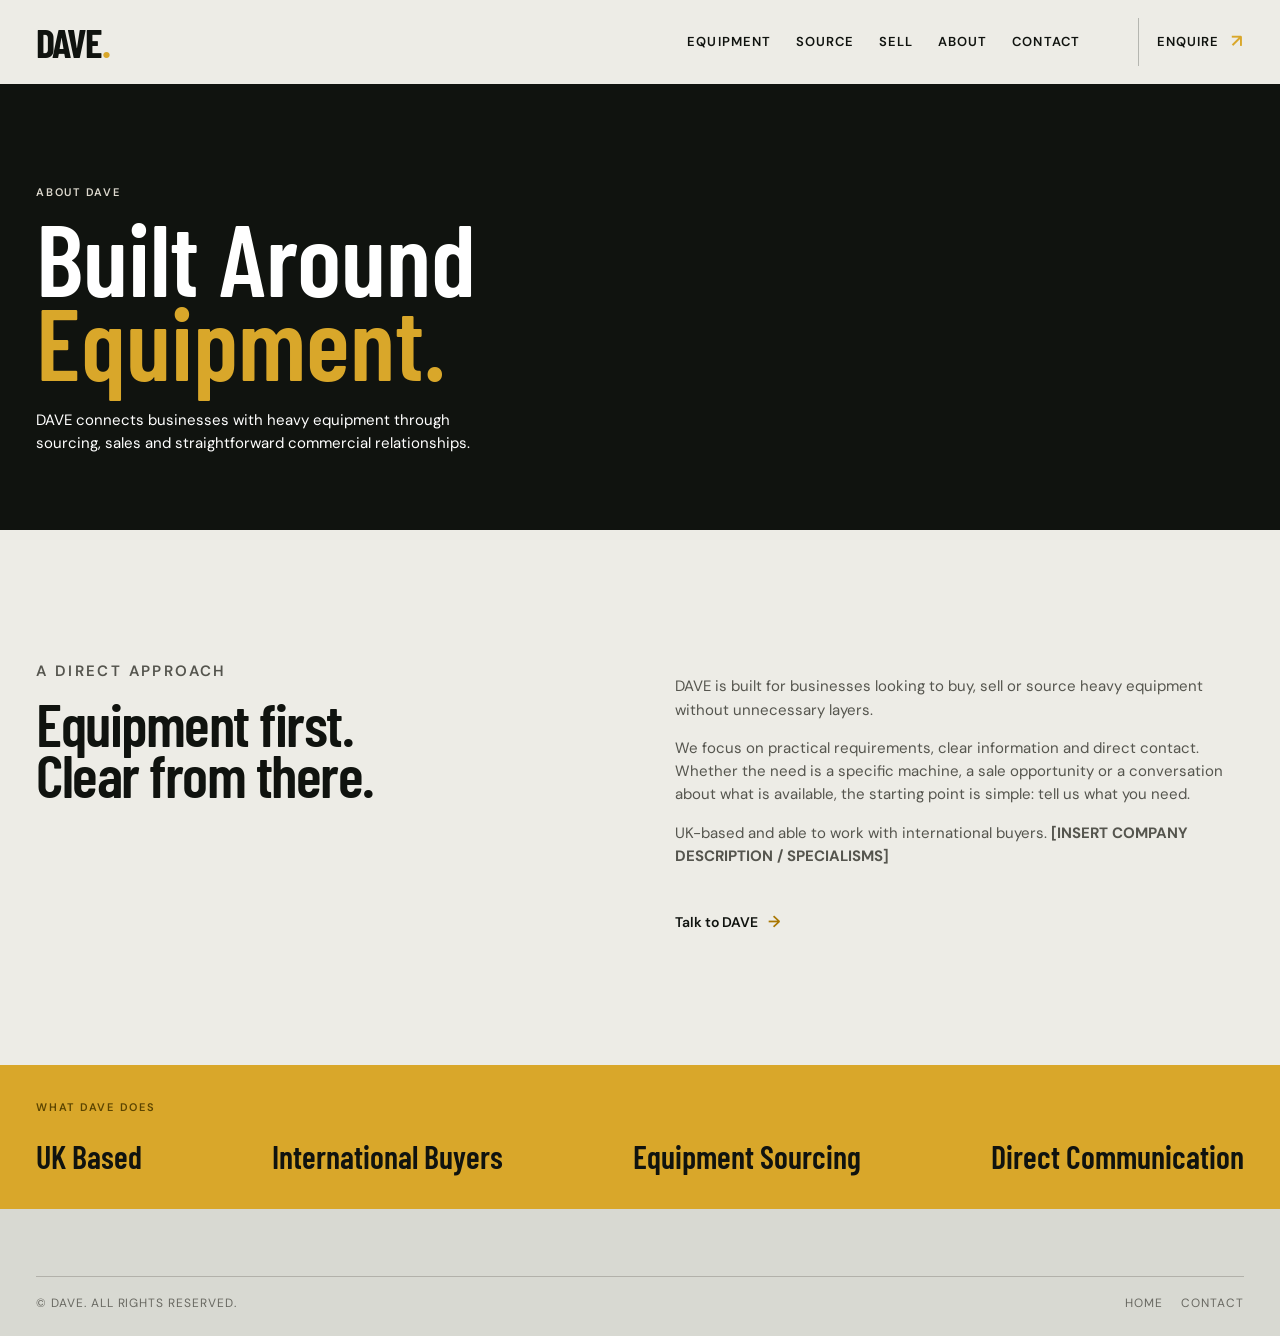
==== about.html @ fcef8783 "Initial site" ====
<!doctype html>
<html lang="en">
  <head>
    <meta charset="UTF-8" />
    <meta name="viewport" content="width=device-width,initial-scale=1.0" />
    <meta
      name="description"
      content="About DAVE: heavy equipment sourcing and sales for UK and international buyers."
    />
    <title>About DAVE — Heavy Equipment Sourcing & Sales</title>
    <link rel="preconnect" href="https://fonts.googleapis.com" />
    <link rel="preconnect" href="https://fonts.gstatic.com" crossorigin />
    <link
      href="https://fonts.googleapis.com/css2?family=Barlow+Condensed:wght@500;600;700&family=DM+Sans:wght@400;500;600&display=swap"
      rel="stylesheet"
    />
    <link rel="stylesheet" href="styles.css" />
    <link rel="stylesheet" href="enhancements.css" />
    <link rel="stylesheet" href="editorial.css" />
  </head>
  <body>
    <header class="site-header">
      <a class="brand" href="index.html">DAVE<span>.</span></a>
      <nav aria-label="Main navigation">
        <a href="index.html#equipment">Equipment</a
        ><a href="index.html#source">Source</a><a href="index.html#sell">Sell</a
        ><a href="about.html">About</a><a href="contact.html">Contact</a>
      </nav>
      <a class="header-contact" href="contact.html">Enquire <span>↗</span></a>
    </header>
    <main>
      <section class="page-hero">
        <div class="wrap">
          <p class="eyebrow on-dark">About DAVE</p>
          <h1>Built Around<br /><em>Equipment.</em></h1>
          <p>
            DAVE connects businesses with heavy equipment through sourcing,
            sales and straightforward commercial relationships.
          </p>
        </div>
      </section>
      <section class="section wrap about-story">
        <div>
          <p class="eyebrow">A direct approach</p>
          <h2>Equipment first.<br />Clear from there.</h2>
        </div>
        <div>
          <p>
            DAVE is built for businesses looking to buy, sell or source heavy
            equipment without unnecessary layers.
          </p>
          <p>
            We focus on practical requirements, clear information and direct
            contact. Whether the need is a specific machine, a sale opportunity
            or a conversation about what is available, the starting point is
            simple: tell us what you need.
          </p>
          <p>
            UK-based and able to work with international buyers.
            <strong>[INSERT COMPANY DESCRIPTION / SPECIALISMS]</strong>
          </p>
          <a class="text-link" href="contact.html"
            >Talk to DAVE <span>→</span></a
          >
        </div>
      </section>
      <section class="trust">
        <div class="wrap">
          <p class="eyebrow">What DAVE does</p>
          <div>
            <span>UK Based</span><span>International Buyers</span
            ><span>Equipment Sourcing</span><span>Direct Communication</span>
          </div>
        </div>
      </section>
    </main>
    <footer>
      <div class="wrap footer-bottom">
        <span>© DAVE. All rights reserved.</span
        ><span
          ><a href="index.html">Home</a><a href="contact.html">Contact</a></span
        >
      </div>
    </footer>
  </body>
</html>
---- styles.css ----
:root {
  --ink: #181914;
  --paper: #f2f0ea;
  --muted: #706f67;
  --line: #cac8c0;
  --amber: #e4ad21;
  --display: "Barlow Condensed", Arial, sans-serif;
  --body: "DM Sans", Arial, sans-serif;
}
* {
  box-sizing: border-box;
}
html {
  scroll-behavior: smooth;
}
body {
  margin: 0;
  background: var(--paper);
  color: var(--ink);
  font-family: var(--body);
  font-size: 15px;
  line-height: 1.55;
}
.wrap {
  width: min(1320px, calc(100% - 48px));
  margin: auto;
}
.site-header {
  height: 79px;
  display: flex;
  align-items: center;
  justify-content: space-between;
  padding: 0 32px;
  border-bottom: 1px solid var(--line);
  background: var(--paper);
  position: relative;
  z-index: 5;
}
.brand {
  font: 700 36px/0.8 var(--display);
  letter-spacing: 0.01em;
  color: inherit;
  text-decoration: none;
}
.brand span {
  color: var(--amber);
}
nav {
  display: flex;
  gap: 31px;
  margin-left: 130px;
}
nav a,
.header-contact {
  font-size: 12px;
  color: inherit;
  text-decoration: none;
  font-weight: 600;
}
.header-contact {
  display: flex;
  gap: 12px;
  align-items: center;
}
.header-contact span {
  font-size: 18px;
  color: var(--amber);
}
.menu-toggle {
  display: none;
}
.hero {
  min-height: 688px;
  background: var(--ink);
  position: relative;
  color: #fff;
  display: flex;
  flex-direction: column;
  overflow: hidden;
}
.hero > img,
.hero-shade {
  inset: 0;
  width: 100%;
  height: 100%;
  object-fit: cover;
  position: absolute;
}
.hero-shade {
  background: linear-gradient(
    90deg,
    rgba(9, 11, 9, 0.76) 0%,
    rgba(9, 11, 9, 0.4) 52%,
    rgba(9, 11, 9, 0.1) 100%
  );
}
.hero-content {
  position: relative;
  margin-top: auto;
  margin-bottom: 112px;
}
.eyebrow {
  text-transform: uppercase;
  letter-spacing: 0.14em;
  font-size: 10px;
  font-weight: 600;
  margin: 0 0 14px;
  color: var(--muted);
}
.on-dark {
  color: #ddd9ce;
}
.hero h1,
h2,
h3 {
  font-family: var(--display);
  font-weight: 600;
  letter-spacing: -0.025em;
  margin: 0;
}
.hero h1 {
  font-size: clamp(64px, 8vw, 112px);
  line-height: 0.84;
  max-width: 710px;
}
.hero em,
.sourcing em {
  font-style: normal;
  color: var(--amber);
}
.hero-intro {
  max-width: 440px;
  font-size: 16px;
  line-height: 1.5;
  margin: 29px 0;
}
.button-row {
  display: flex;
  gap: 12px;
}
.button {
  display: inline-flex;
  align-items: center;
  justify-content: space-between;
  gap: 30px;
  min-width: 177px;
  padding: 13px 16px;
  color: var(--ink);
  border: 1px solid var(--amber);
  font: 600 13px var(--body);
  text-decoration: none;
  cursor: pointer;
  background: none;
}
.button b {
  font-size: 20px;
  font-weight: 400;
  line-height: 0.6;
}
.amber {
  background: var(--amber);
}
.ghost {
  color: #fff;
  border-color: rgba(255, 255, 255, 0.6);
}
.hero-foot {
  position: relative;
  display: flex;
  gap: 35px;
  margin-bottom: 25px;
  font-size: 10px;
  text-transform: uppercase;
  letter-spacing: 0.11em;
}
.hero-foot span + span:before {
  content: "•";
  margin-right: 35px;
  color: var(--amber);
}
.actions {
  display: grid;
  grid-template-columns: repeat(4, 1fr);
  border: solid var(--line);
  border-width: 0 1px;
}
.actions a {
  min-height: 104px;
  padding: 20px;
  border-right: 1px solid var(--line);
  text-decoration: none;
  color: inherit;
  display: flex;
  flex-direction: column;
  justify-content: space-between;
}
.actions a:last-child {
  border: 0;
}
.actions strong {
  font: 600 25px var(--display);
  letter-spacing: 0.02em;
}
.actions span {
  font-size: 12px;
  color: var(--muted);
}
.actions b,
.text-link span {
  color: #a97600;
  font-size: 16px;
  margin-left: 7px;
}
.section {
  padding: 56px 0;
}
.section-heading {
  display: flex;
  justify-content: space-between;
  align-items: end;
  border-bottom: 1px solid var(--line);
  padding-bottom: 20px;
  margin-bottom: 24px;
}
.section-heading h2,
.category-head h2,
.sourcing h2 {
  font-size: 58px;
  line-height: 0.86;
}
.section-heading > p,
.category-head > p {
  margin: 0;
  color: var(--muted);
  font-size: 13px;
  line-height: 1.65;
}
.section-heading small {
  font-size: 10px;
}
.inventory-grid {
  display: grid;
  grid-template-columns: repeat(3, 1fr);
  gap: 20px;
}
.equipment-card {
  position: relative;
}
.equipment-image {
  height: 260px;
  background: #d9d7cf;
  overflow: hidden;
  position: relative;
}
.equipment-image img {
  width: 100%;
  height: 100%;
  object-fit: cover;
  transition: transform 0.4s;
}
.equipment-card:hover img {
  transform: scale(1.04);
}
.availability {
  position: absolute;
  top: 12px;
  left: 12px;
  background: var(--paper);
  padding: 5px 8px;
  font-size: 9px;
  letter-spacing: 0.1em;
  text-transform: uppercase;
}
.equipment-card h3 {
  font-size: 30px;
  margin: 15px 0 0;
}
.equipment-card p {
  font-size: 12px;
  margin: 0;
  color: var(--muted);
}
.equipment-info {
  display: flex;
  justify-content: space-between;
  gap: 10px;
  margin-top: 11px;
  padding-top: 12px;
  border-top: 1px solid var(--line);
  font-size: 11px;
}
.equipment-info span:last-child {
  text-align: right;
}
.text-link {
  display: inline-block;
  color: var(--ink);
  text-decoration: none;
  font-weight: 600;
  font-size: 12px;
  margin-top: 27px;
}
.categories {
  background: #dedcd5;
  padding: 56px 0;
}
.category-head {
  display: flex;
  justify-content: space-between;
  align-items: end;
  margin-bottom: 24px;
}
.category-head h2 {
  max-width: 540px;
}
.category-head > p {
  max-width: 340px;
}
.category-list {
  display: grid;
  grid-template-columns: repeat(12, 1fr);
  border-top: 1px solid #bdbcb5;
}
.category-list a {
  grid-column: span 4;
  min-height: 180px;
  border-bottom: 1px solid #bdbcb5;
  color: var(--ink);
  text-decoration: none;
  display: flex;
  align-items: end;
  padding: 15px 0;
  font: 600 39px/0.9 var(--display);
  position: relative;
}
.category-list a:nth-child(3n + 2) {
  margin: 0 20px;
  padding-left: 0;
}
.category-list a:nth-child(3n + 1) {
  padding-right: 20px;
}
.category-list a:nth-child(3n + 3) {
  padding-left: 20px;
}
.category-list a span {
  font: 400 20px var(--body);
  margin: 0 0 3px auto;
  color: #9a720f;
}
.feature {
  padding-bottom: 56px;
}
.feature-item {
  display: grid;
  grid-template-columns: 7fr 5fr;
  margin: 48px 0 0;
  background: #dfddd6;
}
.feature-photo {
  height: 470px;
}
.feature-photo img {
  height: 100%;
  width: 100%;
  object-fit: cover;
  filter: saturate(0.8);
}
.feature-copy {
  padding: 20px;
  display: flex;
  flex-direction: column;
  align-items: flex-start;
}
.feature-copy h3 {
  font-size: 67px;
  line-height: 0.8;
}
.feature-copy dl {
  display: flex;
  gap: 22px;
  border-top: 1px solid #b9b8b0;
  margin: 32px 0 25px;
  padding-top: 13px;
  width: 100%;
}
.feature-copy dl div {
  flex: 1;
}
.feature-copy dt {
  font-size: 9px;
  text-transform: uppercase;
  letter-spacing: 0.12em;
  color: var(--muted);
}
.feature-copy dd {
  font-size: 13px;
  margin: 2px 0;
}
.feature-copy > p:last-of-type {
  font-size: 13px;
  color: #55554e;
  max-width: 360px;
  margin: 0;
}
.feature-copy .text-link {
  margin-top: auto;
}
.feature-item.reverse {
  grid-template-columns: 5fr 7fr;
}
.reverse .feature-photo {
  order: 2;
}
.sourcing {
  background: var(--ink);
  color: #fff;
  padding: 56px 0;
}
.sourcing-grid {
  display: grid;
  grid-template-columns: 1fr 1fr;
  gap: 105px;
}
.sourcing h2 {
  font-size: 75px;
}
.sourcing h2 + p {
  font-size: 16px;
  max-width: 390px;
  line-height: 1.6;
  margin: 30px 0;
}
.source-note {
  font-size: 11px;
  color: #bbb9b0;
  border-top: 1px solid #4f504a;
  padding-top: 17px;
  width: 90%;
  margin-top: 48px;
}
form {
  display: grid;
  gap: 17px;
  padding-top: 2px;
}
.form-row {
  display: grid;
  grid-template-columns: 1fr 1fr;
  gap: 17px;
}
label {
  font-size: 10px;
  text-transform: uppercase;
  letter-spacing: 0.11em;
  color: #d6d3ca;
  display: grid;
  gap: 6px;
}
input,
textarea {
  width: 100%;
  border: solid #777770;
  border-width: 0 0 1px;
  background: transparent;
  padding: 8px 0;
  color: #fff;
  font: 13px var(--body);
  outline: none;
  border-radius: 0;
}
textarea {
  resize: vertical;
}
input:focus,
textarea:focus {
  border-color: var(--amber);
}
form .button {
  margin-top: 10px;
  justify-self: start;
}
.form-message {
  margin: 0;
  font-size: 12px;
  color: var(--amber);
}
footer {
  background: #d6d4cd;
  padding: 67px 0 23px;
}
.footer-top {
  display: flex;
  justify-content: space-between;
  min-height: 155px;
}
.footer-top .brand {
  font-size: 45px;
}
.footer-top .brand + p {
  font-size: 13px;
  margin-top: 15px;
}
.contact-link {
  display: block;
  color: var(--ink);
  font: 600 26px var(--display);
  text-decoration: none;
  margin-top: 5px;
}
.contact-link span {
  color: #a97600;
  margin-left: 12px;
}
.footer-bottom {
  border-top: 1px solid #b2b1aa;
  padding-top: 17px;
  display: flex;
  justify-content: space-between;
  font-size: 10px;
  color: #696962;
  text-transform: uppercase;
  letter-spacing: 0.08em;
}
@media (max-width: 750px) {
  .wrap {
    width: min(100% - 40px, 1240px);
  }
  .site-header {
    height: 65px;
    padding: 0 20px;
  }
  .brand {
    font-size: 31px;
  }
  nav,
  .header-contact {
    display: none;
  }
  .menu-toggle {
    display: grid;
    gap: 5px;
    border: 0;
    background: none;
    padding: 8px;
  }
  .menu-toggle i {
    background: var(--ink);
    height: 2px;
    width: 24px;
  }
  .menu-toggle[aria-expanded="true"] + nav {
    display: flex;
    position: absolute;
    top: 65px;
    left: 0;
    right: 0;
    margin: 0;
    padding: 20px;
    background: var(--paper);
    flex-direction: column;
    gap: 18px;
    border-bottom: 1px solid var(--line);
  }
  .hero {
    min-height: 650px;
  }
  .hero-content {
    margin-bottom: 74px;
  }
  .hero h1 {
    font-size: 64px;
  }
  .hero-intro {
    font-size: 14px;
    max-width: 340px;
  }
  .hero-foot {
    font-size: 8px;
    gap: 14px;
    line-height: 1.4;
  }
  .hero-foot span + span:before {
    margin-right: 14px;
  }
  .actions {
    grid-template-columns: 1fr 1fr;
  }
  .actions a {
    min-height: 95px;
    border-bottom: 1px solid var(--line);
  }
  .actions a:nth-child(2) {
    border-right: 0;
  }
  .section {
    padding: 75px 0;
  }
  .section-heading,
  .category-head {
    display: block;
  }
  .section-heading h2,
  .category-head h2,
  .sourcing h2 {
    font-size: 49px;
  }
  .section-heading > p,
  .category-head > p {
    margin-top: 19px;
  }
  .inventory-grid {
    grid-template-columns: 1fr;
    gap: 33px;
  }
  .equipment-image {
    height: 280px;
  }
  .categories {
    padding: 70px 0;
  }
  .category-head {
    margin-bottom: 35px;
  }
  .category-list a {
    grid-column: span 12;
    min-height: 70px;
    font-size: 33px !important;
    margin: 0 !important;
    padding: 12px 0 !important;
  }
  .feature-item,
  .feature-item.reverse {
    grid-template-columns: 1fr;
    margin-top: 38px;
  }
  .feature-photo {
    height: 270px;
  }
  .reverse .feature-photo {
    order: 0;
  }
  .feature-copy {
    padding: 34px 25px;
    min-height: 345px;
  }
  .feature-copy h3 {
    font-size: 58px;
  }
  .sourcing {
    padding: 75px 0;
  }
  .sourcing-grid {
    grid-template-columns: 1fr;
    gap: 44px;
  }
  .source-note {
    margin-top: 40px;
  }
  .form-row {
    grid-template-columns: 1fr;
    gap: 17px;
  }
  .footer-top {
    display: block;
  }
  .footer-top > div + div {
    margin-top: 45px;
  }
  .footer-bottom {
    margin-top: 35px;
    gap: 10px;
  }
  .contact-link {
    font-size: 24px;
  }
}
---- enhancements.css ----
.equipment-card > a {
  color: inherit;
  text-decoration: none;
}
.principles {
  padding-bottom: 110px;
}
.principle-grid {
  display: grid;
  grid-template-columns: repeat(4, 1fr);
  gap: 20px;
}
.principle-grid article {
  border-top: 1px solid var(--ink);
  padding-top: 14px;
}
.principle-grid span {
  font-size: 11px;
  color: #a97600;
}
.principle-grid h3 {
  font-size: 31px;
  margin-top: 42px;
}
.principle-grid p {
  color: var(--muted);
  font-size: 12px;
  max-width: 210px;
}
.sell-panel {
  background: #dedcd5;
}
.sell-grid {
  display: grid;
  grid-template-columns: 1fr 1fr;
  min-height: 500px;
}
.sell-photo img {
  width: 100%;
  height: 100%;
  object-fit: cover;
  filter: saturate(0.7);
}
.sell-grid > div:last-child {
  padding: 75px 10%;
  align-self: center;
}
.sell-grid h2 {
  font: 600 67px/0.84 var(--display);
  letter-spacing: -0.025em;
  margin: 0;
}
.sell-grid h2 em {
  color: var(--amber);
  font-style: normal;
}
.sell-grid h2 + p {
  max-width: 360px;
  font-size: 14px;
  margin: 27px 0;
}
.process {
  padding-top: 110px;
}
.process-grid {
  display: grid;
  grid-template-columns: 1fr 1fr;
  gap: 100px;
}
.process ol {
  margin: 0;
  padding: 0;
  list-style: none;
}
.process li {
  display: flex;
  gap: 20px;
  padding: 19px 0;
  border-top: 1px solid var(--line);
}
.process li:last-child {
  border-bottom: 1px solid var(--line);
}
.process li > span {
  font-size: 11px;
  color: #a97600;
}
.process h3 {
  font: 600 26px/1 var(--display);
  margin: 0;
}
.process li p {
  font-size: 12px;
  color: var(--muted);
  margin: 4px 0 0;
}
.trust {
  background: var(--amber);
  padding: 36px 0;
}
.trust .eyebrow {
  color: #5c4500;
  margin-bottom: 21px;
}
.trust .wrap > div {
  display: flex;
  justify-content: space-between;
  gap: 20px;
  font: 600 30px var(--display);
}
.footer-nav {
  display: flex;
  flex-direction: column;
  gap: 4px;
}
.footer-nav a {
  color: var(--ink);
  font-size: 12px;
  text-decoration: none;
}
.footer-bottom a {
  color: inherit;
  text-decoration: none;
  margin-left: 18px;
}
.page-hero {
  background: var(--ink);
  color: #fff;
  padding: 100px 0 75px;
}
.page-hero h1 {
  font: 600 clamp(62px, 8vw, 108px)/0.82 var(--display);
  margin: 0;
}
.page-hero h1 em {
  color: var(--amber);
  font-style: normal;
}
.page-hero p:last-child {
  max-width: 470px;
  margin: 26px 0 0;
}
.about-story {
  display: grid;
  grid-template-columns: 1fr 1fr;
  gap: 70px;
}
.about-story h2 {
  font: 600 60px/0.86 var(--display);
  margin: 0;
}
.about-story p {
  font-size: 15px;
  color: #55554e;
}
.detail-grid {
  display: grid;
  grid-template-columns: 7fr 5fr;
  gap: 55px;
}
.detail-photo img {
  width: 100%;
  height: 570px;
  object-fit: cover;
}
.specs {
  width: 100%;
  border-collapse: collapse;
  margin: 32px 0;
}
.specs th,
.specs td {
  text-align: left;
  border-bottom: 1px solid var(--line);
  padding: 12px 0;
  font-size: 13px;
}
.specs th {
  color: var(--muted);
  font-weight: 400;
}
.contact-grid {
  display: grid;
  grid-template-columns: 1fr 1fr;
  gap: 100px;
}
.contact-grid h2 {
  font: 600 63px/0.85 var(--display);
  margin: 0;
}
.contact-grid p {
  max-width: 410px;
}
.light-form label {
  color: var(--ink);
}
.light-form input,
.light-form textarea {
  color: var(--ink);
  border-color: var(--line);
}
@media (max-width: 750px) {
  .principle-grid {
    grid-template-columns: 1fr 1fr;
    gap: 32px 20px;
  }
  .principle-grid h3 {
    margin-top: 22px;
  }
  .sell-grid,
  .process-grid,
  .about-story,
  .detail-grid,
  .contact-grid {
    grid-template-columns: 1fr;
  }
  .sell-photo {
    height: 270px;
  }
  .sell-grid > div:last-child {
    padding: 55px 0;
  }
  .sell-grid h2,
  .contact-grid h2 {
    font-size: 56px;
  }
  .process-grid {
    gap: 48px;
  }
  .trust .wrap > div {
    display: grid;
    grid-template-columns: 1fr 1fr;
    font-size: 25px;
    gap: 13px;
  }
  .footer-nav {
    margin-top: 35px;
  }
  .detail-photo img {
    height: 320px;
  }
  .page-hero {
    padding: 70px 0 55px;
  }
}
---- editorial.css ----
/* Original editorial treatment for DAVE — built around real inventory photography. */
:root {
  --ink: #10130f;
  --paper: #edece6;
  --blue: #263a56;
  --mist: #cad2d4;
  --amber: #d9a72a;
  --line: rgba(16, 19, 15, 0.25);
}
body {
  background: var(--paper);
  font-size: 15px;
}
.wrap {
  width: min(1240px, calc(100% - 72px));
}
.site-header {
  height: 84px;
  padding: 0 36px;
  border: 0;
  background: var(--paper);
}
.brand {
  font-size: 40px;
  letter-spacing: -0.04em;
}
nav {
  gap: 25px;
  margin-left: auto;
}
nav a,
.header-contact {
  font-size: 11px;
  text-transform: uppercase;
  letter-spacing: 0.08em;
}
.header-contact {
  margin-left: 58px;
  padding: 10px 0 10px 18px;
  border-left: 1px solid var(--line);
}
.hero {
  min-height: 710px;
  background: var(--blue);
}
.hero > img {
  width: min(65%, 980px);
  left: auto;
  object-position: center;
  filter: saturate(0.7) contrast(1.06);
}
.hero-shade {
  width: 72%;
  background: linear-gradient(
    90deg,
    #10130f 0%,
    rgba(16, 19, 15, 0.94) 45%,
    rgba(16, 19, 15, 0.08) 100%
  );
}
.hero-content {
  margin-top: 135px;
  margin-bottom: auto;
}
.hero h1 {
  max-width: 780px;
  font-size: clamp(76px, 9.2vw, 135px);
  letter-spacing: -0.055em;
}
.hero h1 em {
  color: #dae1dc;
}
.hero-intro {
  max-width: 360px;
  color: #d2d4cc;
  font-size: 15px;
}
.button {
  min-width: 195px;
  padding: 14px 16px;
  text-transform: uppercase;
  letter-spacing: 0.06em;
  font-size: 10px;
}
.button.ghost {
  background: rgba(255, 255, 255, 0.06);
}
.hero-foot {
  border-top: 1px solid rgba(255, 255, 255, 0.34);
  padding-top: 17px;
  margin-bottom: 28px;
  justify-content: space-between;
  font-size: 9px;
}
.hero-foot span + span:before {
  display: none;
}
.actions {
  margin-top: -1px;
  position: relative;
  z-index: 2;
  border: 0;
  background: var(--blue);
}
.actions a {
  min-height: 133px;
  padding: 23px 20px;
  color: #f5f4ee;
  border: solid rgba(255, 255, 255, 0.25);
  border-width: 1px 1px 1px 0;
}
.actions a:first-child {
  border-left: 1px solid rgba(255, 255, 255, 0.25);
}
.actions strong {
  font-size: 22px;
  font-family: var(--body);
  letter-spacing: -0.04em;
}
.actions span {
  color: #d8dee1;
  font-size: 11px;
}
.actions b {
  color: var(--amber);
}
.section {
  padding: 130px 0;
}
.section-heading {
  align-items: start;
  border-color: var(--line);
  padding-bottom: 22px;
  margin-bottom: 38px;
}
.section-heading h2,
.category-head h2 {
  font-size: clamp(53px, 6vw, 82px);
  letter-spacing: -0.05em;
}
.section-heading > p {
  max-width: 285px;
  padding-top: 25px;
}
.eyebrow {
  font-size: 9px;
  letter-spacing: 0.16em;
}
.inventory-grid {
  gap: 1px;
  background: var(--line);
}
.equipment-card {
  background: var(--paper);
  padding-bottom: 17px;
}
.equipment-image {
  height: 292px;
  background: #c7c7bd;
}
.equipment-card h3,
.equipment-card p,
.equipment-card .equipment-info {
  margin-left: 17px;
  margin-right: 17px;
}
.equipment-card h3 {
  font-size: 37px;
  letter-spacing: -0.045em;
}
.equipment-info {
  font-size: 10px;
}
.availability {
  top: auto;
  bottom: 0;
  left: 0;
  padding: 7px 11px;
  background: var(--amber);
  font-weight: 600;
}
.categories {
  background: var(--ink);
  color: #f0efe9;
  padding: 118px 0;
}
.categories .eyebrow,
.categories .category-head > p {
  color: #bfc8c4;
}
.category-head {
  align-items: start;
}
.category-list {
  border-color: rgba(255, 255, 255, 0.38);
}
.category-list a {
  min-height: 135px;
  border-color: rgba(255, 255, 255, 0.25);
  color: #f0efe9;
  font-size: 38px;
}
.category-list a span {
  color: var(--amber);
}
.principles {
  padding-top: 120px;
}
.principle-grid {
  gap: 0;
  border-top: 1px solid var(--ink);
}
.principle-grid article {
  padding: 18px 22px 0 0;
  border: 0;
}
.principle-grid article + article {
  border-left: 1px solid var(--line);
  padding-left: 22px;
}
.principle-grid h3 {
  font-size: 36px;
  margin-top: 52px;
}
.feature {
  background: var(--blue);
  color: #f5f4ee;
  max-width: 100%;
  padding: 118px max(36px, calc((100% - 1240px) / 2));
}
.feature .section-heading {
  border-color: rgba(255, 255, 255, 0.35);
}
.feature .section-heading > p,
.feature .eyebrow {
  color: #c6d0d4;
}
.feature-item,
.feature-item.reverse {
  grid-template-columns: 7fr 5fr;
  margin-top: 30px;
  background: #10130f;
}
.feature-photo {
  height: 450px;
}
.feature-photo img {
  filter: saturate(0.76);
}
.feature-copy {
  padding: 44px 42px 35px;
}
.feature-copy h3 {
  font-size: 76px;
  color: #f5f4ee;
}
.feature-copy > p:last-of-type {
  color: #cbd1cc;
}
.feature-copy dl {
  border-color: rgba(255, 255, 255, 0.3);
}
.feature-copy dt {
  color: #aebbb9;
}
.feature-item.reverse {
  grid-template-columns: 5fr 7fr;
}
.feature-item.reverse .feature-photo {
  order: 2;
}
.feature-item.reverse .feature-copy {
  order: 1;
}
.feature .text-link {
  color: #f5f4ee;
}
.sell-panel {
  background: #d8d9d2;
}
.sell-grid {
  min-height: 545px;
}
.sell-photo {
  background: var(--blue);
}
.sell-photo img {
  filter: saturate(0.66) contrast(1.05);
}
.sell-grid > div:last-child {
  padding: 75px 12%;
}
.sell-grid h2 {
  font-size: 78px;
}
.process {
  padding-top: 125px;
}
.process-grid {
  gap: 70px;
}
.process h3 {
  font-size: 28px;
}
.trust {
  background: var(--amber);
  padding: 34px 0;
}
.trust .wrap > div {
  font-size: 32px;
}
.sourcing {
  background: var(--ink);
  padding: 120px 0;
}
.sourcing h2 {
  font-size: 84px;
}
footer {
  background: #d8d9d2;
}
@media (max-width: 750px) {
  .wrap {
    width: min(100% - 40px, 1240px);
  }
  .site-header {
    height: 68px;
    padding: 0 20px;
  }
  .hero {
    min-height: 660px;
  }
  .hero > img {
    width: 100%;
    opacity: 0.48;
  }
  .hero-shade {
    width: 100%;
    background: linear-gradient(
      0deg,
      rgba(16, 19, 15, 0.84),
      rgba(16, 19, 15, 0.56)
    );
  }
  .hero-content {
    margin-top: 112px;
  }
  .hero h1 {
    font-size: 68px;
  }
  .hero-foot {
    justify-content: flex-start;
    gap: 14px;
    flex-wrap: wrap;
  }
  .actions {
    grid-template-columns: 1fr 1fr;
  }
  .actions a {
    min-height: 117px;
  }
  .actions a:nth-child(2) {
    border-right: 1px solid rgba(255, 255, 255, 0.25);
  }
  .section {
    padding: 82px 0;
  }
  .section-heading > p {
    padding-top: 18px;
  }
  .equipment-image {
    height: 280px;
  }
  .categories,
  .feature {
    padding: 82px 20px;
  }
  .feature-item,
  .feature-item.reverse {
    grid-template-columns: 1fr;
  }
  .feature-item.reverse .feature-photo,
  .feature-item.reverse .feature-copy {
    order: initial;
  }
  .feature-photo {
    height: 270px;
  }
  .feature-copy {
    min-height: 320px;
  }
  .feature-copy h3 {
    font-size: 63px;
  }
  .principle-grid article + article {
    border-left: 0;
    padding-left: 0;
  }
  .sell-grid h2,
  .sourcing h2 {
    font-size: 62px;
  }
}

/* Keep the selected-machinery section straightforward and led by the real photos. */
.feature {
  max-width: none;
  padding: 110px 0;
  background: var(--paper);
  color: var(--ink);
}

.feature .section-heading {
  width: min(1240px, calc(100% - 72px));
  margin: 0 auto 32px;
  border-color: var(--line);
}

.feature .section-heading > p,
.feature .eyebrow {
  color: var(--muted);
}

.feature-item,
.feature-item.reverse {
  width: min(1240px, calc(100% - 72px));
  margin: 28px auto 0;
  grid-template-columns: minmax(0, 7fr) minmax(300px, 5fr);
  background: #dfddd6;
}

.feature-photo,
.feature-item.reverse .feature-photo {
  height: 470px;
  order: 0;
  clip-path: none;
}

.feature-item.reverse .feature-photo {
  order: 2;
}

.feature-copy {
  padding: 54px;
}

.feature-item.reverse .feature-copy {
  order: 1;
}

.feature-copy h3,
.feature .text-link {
  color: var(--ink);
}

.feature-copy > p:last-of-type {
  color: #55554e;
}

.feature-copy dl {
  border-color: #b9b8b0;
}

.feature-copy dt {
  color: var(--muted);
}

@media (max-width: 900px) {
  .feature {
    padding: 75px 0;
  }

  .feature .section-heading,
  .feature-item,
  .feature-item.reverse {
    width: min(100% - 40px, 640px);
  }

  .feature-item,
  .feature-item.reverse {
    grid-template-columns: 1fr;
    margin-top: 24px;
  }

  .feature-photo,
  .feature-item.reverse .feature-photo {
    height: 290px;
    order: 0;
  }

  .feature-copy,
  .feature-item.reverse .feature-copy {
    order: 1;
    min-height: 310px;
    padding: 34px 28px;
  }
}

/* Readability adjustment: each former 9–13px text tier is raised by 2px. */
.eyebrow,
.feature-copy dt,
.availability,
.hero-foot {
  font-size: 11px;
}

.button,
.equipment-info,
.section-heading small,
label,
.footer-bottom {
  font-size: 12px;
}

nav a,
.header-contact,
.actions span {
  font-size: 13px;
}

.equipment-card p,
.text-link,
.principle-grid p,
.process li p,
.footer-nav a,
.form-message {
  font-size: 14px;
}

.principle-grid span,
.process li > span,
.source-note {
  font-size: 13px;
}

.section-heading > p,
.category-head > p,
.feature-copy dd,
.feature-copy > p:last-of-type,
.footer-top .brand + p,
.specs th,
.specs td,
input,
textarea {
  font-size: 15px;
}
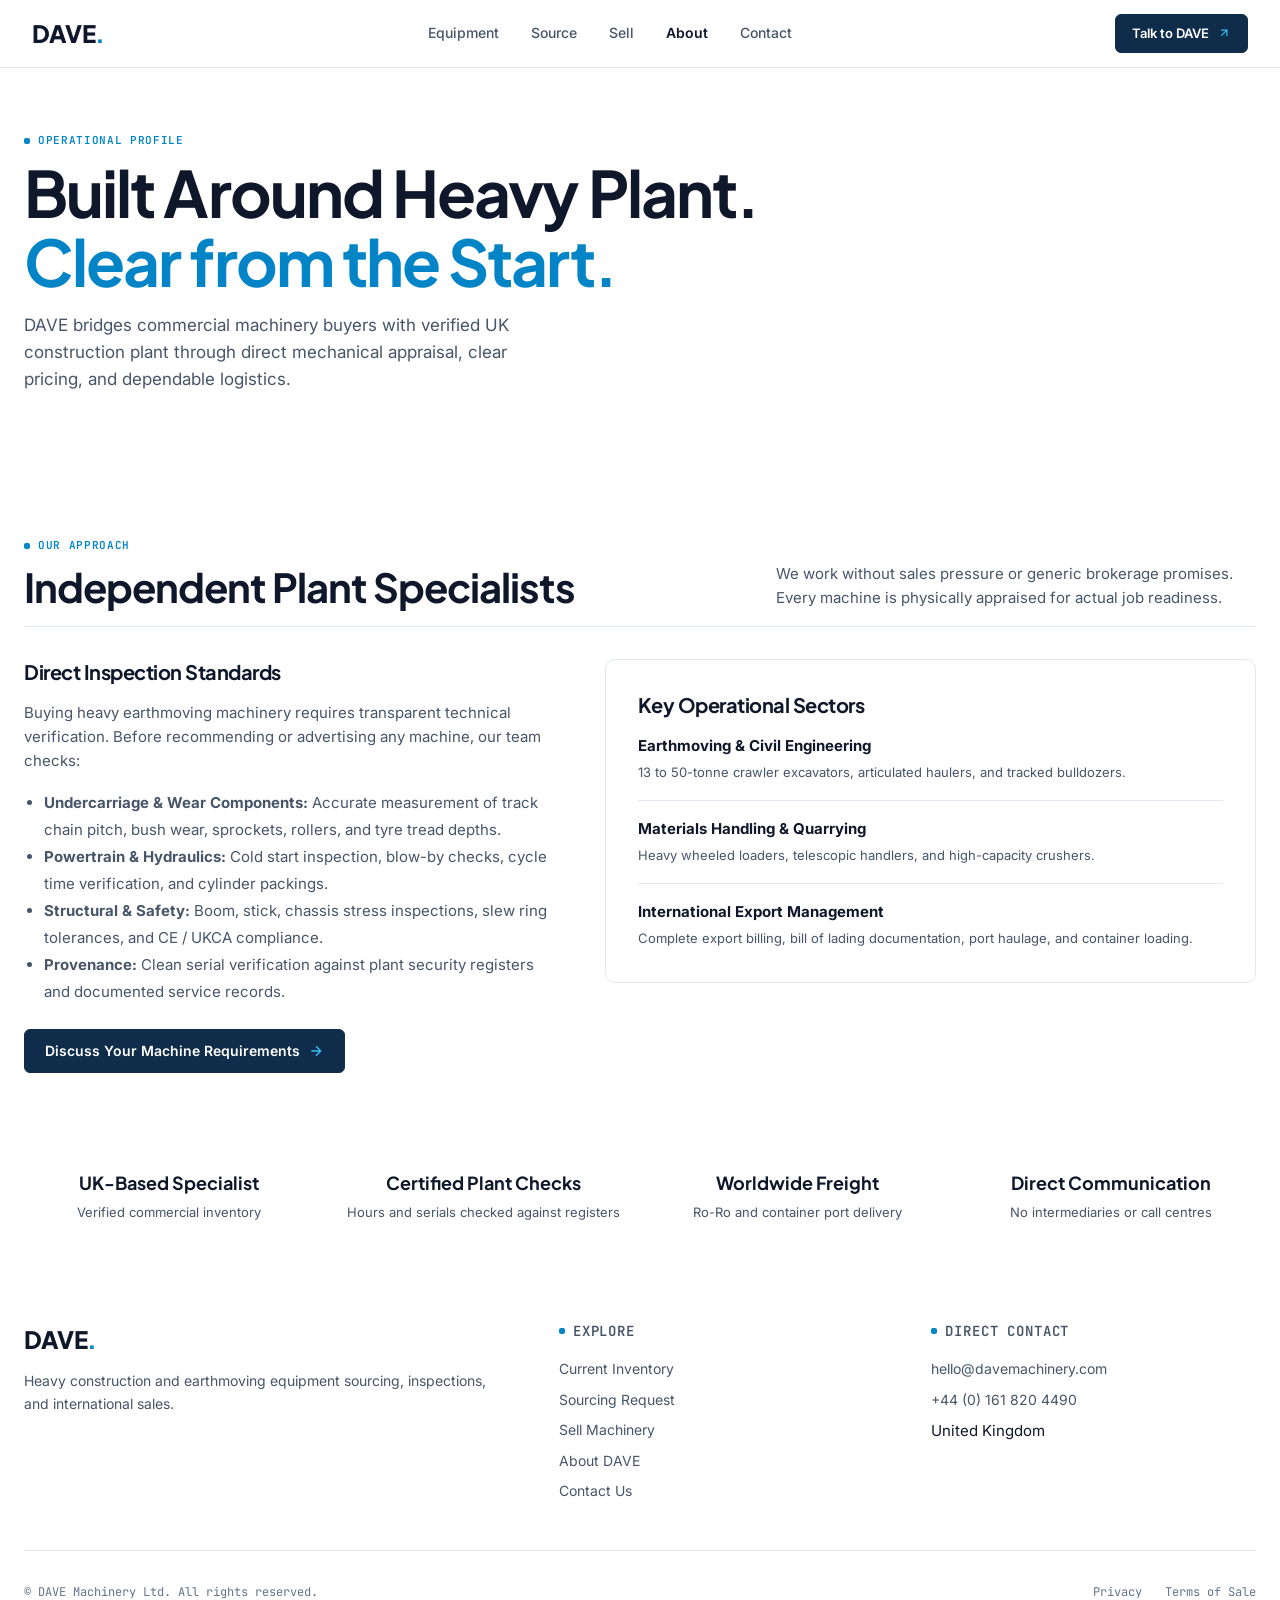
==== commit 80091e2a: "Redesign website: unified corporate theme, updated typography, and remove unwanted divider lines" ====
--- a/about.html
+++ b/about.html
@@ -2,85 +2,156 @@
 <html lang="en">
   <head>
     <meta charset="UTF-8" />
-    <meta name="viewport" content="width=device-width,initial-scale=1.0" />
+    <meta name="viewport" content="width=device-width, initial-scale=1.0" />
     <meta
       name="description"
-      content="About DAVE: heavy equipment sourcing and sales for UK and international buyers."
+      content="About DAVE Machinery: independent heavy plant sourcing, rigorous mechanical inspection, and commercial equipment sales."
     />
-    <title>About DAVE — Heavy Equipment Sourcing & Sales</title>
+    <title>About DAVE Machinery — Heavy Equipment Sourcing &amp; Sales</title>
     <link rel="preconnect" href="https://fonts.googleapis.com" />
     <link rel="preconnect" href="https://fonts.gstatic.com" crossorigin />
     <link
-      href="https://fonts.googleapis.com/css2?family=Barlow+Condensed:wght@500;600;700&family=DM+Sans:wght@400;500;600&display=swap"
+      href="https://fonts.googleapis.com/css2?family=Inter:wght@400;500;600;700&family=JetBrains+Mono:wght@400;500;600&family=Plus+Jakarta+Sans:wght@500;600;700;800&display=swap"
       rel="stylesheet"
     />
     <link rel="stylesheet" href="styles.css" />
-    <link rel="stylesheet" href="enhancements.css" />
-    <link rel="stylesheet" href="editorial.css" />
   </head>
   <body>
     <header class="site-header">
-      <a class="brand" href="index.html">DAVE<span>.</span></a>
+      <a class="brand" href="index.html" aria-label="DAVE Machinery home">DAVE<span>.</span></a>
+      <button
+        class="menu-toggle"
+        aria-label="Open navigation"
+        aria-expanded="false"
+      >
+        <svg width="20" height="20" viewBox="0 0 24 24" fill="none" stroke="currentColor" stroke-width="2"><line x1="3" y1="12" x2="21" y2="12"/><line x1="3" y1="6" x2="21" y2="6"/><line x1="3" y1="18" x2="21" y2="18"/></svg>
+      </button>
       <nav aria-label="Main navigation">
-        <a href="index.html#equipment">Equipment</a
-        ><a href="index.html#source">Source</a><a href="index.html#sell">Sell</a
-        ><a href="about.html">About</a><a href="contact.html">Contact</a>
+        <a href="index.html#equipment">Equipment</a>
+        <a href="index.html#source">Source</a>
+        <a href="index.html#sell">Sell</a>
+        <a href="about.html" class="active">About</a>
+        <a href="contact.html">Contact</a>
       </nav>
-      <a class="header-contact" href="contact.html">Enquire <span>↗</span></a>
+      <a class="header-contact" href="contact.html">
+        <span>Talk to DAVE</span>
+        <svg width="14" height="14" viewBox="0 0 24 24" fill="none" stroke="currentColor" stroke-width="2"><path d="M7 17L17 7M7 7h10v10"/></svg>
+      </a>
     </header>
+
     <main>
-      <section class="page-hero">
+      <section class="hero" aria-labelledby="about-title">
         <div class="wrap">
-          <p class="eyebrow on-dark">About DAVE</p>
-          <h1>Built Around<br /><em>Equipment.</em></h1>
-          <p>
-            DAVE connects businesses with heavy equipment through sourcing,
-            sales and straightforward commercial relationships.
-          </p>
-        </div>
-      </section>
-      <section class="section wrap about-story">
-        <div>
-          <p class="eyebrow">A direct approach</p>
-          <h2>Equipment first.<br />Clear from there.</h2>
-        </div>
-        <div>
-          <p>
-            DAVE is built for businesses looking to buy, sell or source heavy
-            equipment without unnecessary layers.
-          </p>
-          <p>
-            We focus on practical requirements, clear information and direct
-            contact. Whether the need is a specific machine, a sale opportunity
-            or a conversation about what is available, the starting point is
-            simple: tell us what you need.
-          </p>
-          <p>
-            UK-based and able to work with international buyers.
-            <strong>[INSERT COMPANY DESCRIPTION / SPECIALISMS]</strong>
-          </p>
-          <a class="text-link" href="contact.html"
-            >Talk to DAVE <span>→</span></a
-          >
-        </div>
-      </section>
-      <section class="trust">
-        <div class="wrap">
-          <p class="eyebrow">What DAVE does</p>
-          <div>
-            <span>UK Based</span><span>International Buyers</span
-            ><span>Equipment Sourcing</span><span>Direct Communication</span>
+          <div class="hero-content">
+            <p class="eyebrow">Operational Profile</p>
+            <h1 id="about-title">Built Around Heavy Plant.<br /><span class="highlight">Clear from the Start.</span></h1>
+            <p class="hero-intro">
+              DAVE bridges commercial machinery buyers with verified UK construction plant through direct mechanical appraisal, clear pricing, and dependable logistics.
+            </p>
           </div>
         </div>
       </section>
+
+      <section class="section wrap" aria-labelledby="story-heading">
+        <div class="section-heading">
+          <div>
+            <p class="eyebrow">Our Approach</p>
+            <h2 id="story-heading">Independent Plant Specialists</h2>
+          </div>
+          <p class="lead">
+            We work without sales pressure or generic brokerage promises. Every machine is physically appraised for actual job readiness.
+          </p>
+        </div>
+
+        <div class="sourcing-grid">
+          <div>
+            <h3 style="margin-bottom: 16px;">Direct Inspection Standards</h3>
+            <p>
+              Buying heavy earthmoving machinery requires transparent technical verification. Before recommending or advertising any machine, our team checks:
+            </p>
+            <ul style="padding-left: 20px; color: var(--text-secondary); line-height: 1.8; margin-bottom: 24px;">
+              <li><strong>Undercarriage &amp; Wear Components:</strong> Accurate measurement of track chain pitch, bush wear, sprockets, rollers, and tyre tread depths.</li>
+              <li><strong>Powertrain &amp; Hydraulics:</strong> Cold start inspection, blow-by checks, cycle time verification, and cylinder packings.</li>
+              <li><strong>Structural &amp; Safety:</strong> Boom, stick, chassis stress inspections, slew ring tolerances, and CE / UKCA compliance.</li>
+              <li><strong>Provenance:</strong> Clean serial verification against plant security registers and documented service records.</li>
+            </ul>
+            <a class="button amber" href="contact.html">
+              Discuss Your Machine Requirements
+              <svg width="16" height="16" viewBox="0 0 24 24" fill="none" stroke="currentColor" stroke-width="2"><path d="M5 12h14M12 5l7 7-7 7"/></svg>
+            </a>
+          </div>
+
+          <div style="background-color: var(--bg-surface); border: 1px solid var(--border-subtle); border-radius: var(--radius-md); padding: var(--space-8);">
+            <h3 style="margin-bottom: 16px;">Key Operational Sectors</h3>
+            <div style="display: flex; flex-direction: column; gap: var(--space-4);">
+              <div>
+                <strong style="display: block; font-size: 15px; color: var(--text-primary); margin-bottom: 2px;">Earthmoving &amp; Civil Engineering</strong>
+                <span style="font-size: 13px; color: var(--text-secondary);">13 to 50-tonne crawler excavators, articulated haulers, and tracked bulldozers.</span>
+              </div>
+              <div style="border-top: 1px solid var(--border-subtle); padding-top: var(--space-4);">
+                <strong style="display: block; font-size: 15px; color: var(--text-primary); margin-bottom: 2px;">Materials Handling &amp; Quarrying</strong>
+                <span style="font-size: 13px; color: var(--text-secondary);">Heavy wheeled loaders, telescopic handlers, and high-capacity crushers.</span>
+              </div>
+              <div style="border-top: 1px solid var(--border-subtle); padding-top: var(--space-4);">
+                <strong style="display: block; font-size: 15px; color: var(--text-primary); margin-bottom: 2px;">International Export Management</strong>
+                <span style="font-size: 13px; color: var(--text-secondary);">Complete export billing, bill of lading documentation, port haulage, and container loading.</span>
+              </div>
+            </div>
+          </div>
+        </div>
+      </section>
+
+      <div class="trust-strip">
+        <div class="wrap trust-items">
+          <div class="trust-item">
+            <strong>UK-Based Specialist</strong>
+            <span>Verified commercial inventory</span>
+          </div>
+          <div class="trust-item">
+            <strong>Certified Plant Checks</strong>
+            <span>Hours and serials checked against registers</span>
+          </div>
+          <div class="trust-item">
+            <strong>Worldwide Freight</strong>
+            <span>Ro-Ro and container port delivery</span>
+          </div>
+          <div class="trust-item">
+            <strong>Direct Communication</strong>
+            <span>No intermediaries or call centres</span>
+          </div>
+        </div>
+      </div>
     </main>
-    <footer>
+
+    <footer id="contact">
+      <div class="wrap footer-top">
+        <div>
+          <a class="brand" href="index.html">DAVE<span>.</span></a>
+          <p>Heavy construction and earthmoving equipment sourcing, inspections, and international sales.</p>
+        </div>
+        <div class="footer-links">
+          <p class="eyebrow">Explore</p>
+          <a href="index.html#equipment">Current Inventory</a>
+          <a href="index.html#source">Sourcing Request</a>
+          <a href="index.html#sell">Sell Machinery</a>
+          <a href="about.html">About DAVE</a>
+          <a href="contact.html">Contact Us</a>
+        </div>
+        <div class="footer-links">
+          <p class="eyebrow">Direct Contact</p>
+          <a href="mailto:hello@davemachinery.com">hello@davemachinery.com</a>
+          <a href="tel:+441618204490">+44 (0) 161 820 4490</a>
+          <span>United Kingdom</span>
+        </div>
+      </div>
       <div class="wrap footer-bottom">
-        <span>© DAVE. All rights reserved.</span
-        ><span
-          ><a href="index.html">Home</a><a href="contact.html">Contact</a></span
-        >
+        <span>&copy; DAVE Machinery Ltd. All rights reserved.</span>
+        <div>
+          <a href="contact.html">Privacy</a>
+          <a href="contact.html">Terms of Sale</a>
+        </div>
       </div>
     </footer>
+    <script src="script.js"></script>
   </body>
 </html>
--- a/styles.css
+++ b/styles.css
@@ -1,677 +1,1164 @@
+/* ==========================================================================
+   DAVE Machinery — Unified Professional Design System
+   Cohesive White Canvas · Precision Typography · Single-Theme Architecture
+   ========================================================================== */
+
 :root {
-  --ink: #181914;
-  --paper: #f2f0ea;
-  --muted: #706f67;
-  --line: #cac8c0;
-  --amber: #e4ad21;
-  --display: "Barlow Condensed", Arial, sans-serif;
-  --body: "DM Sans", Arial, sans-serif;
-}
-* {
+  /* Unified Canvas (No alternating black/grey/white blocks) */
+  --bg-page: #ffffff;
+  --bg-surface: #ffffff;
+  --bg-raised: #f8fafc;
+  --bg-card-hover: #f1f5f9;
+  --bg-subtle: #f1f5f9;
+
+  /* Typography Colors */
+  --text-primary: #0f172a;       /* Slate-900: Deep, authoritative contrast */
+  --text-secondary: #475569;     /* Slate-600: Balanced, legible body */
+  --text-muted: #64748b;         /* Slate-500: Quiet metadata */
+  --text-inverse: #ffffff;       /* Pure white on dark buttons/footer */
+  --text-inverse-muted: #94a3b8; /* Slate-400 */
+
+  /* Hairline Borders */
+  --border-subtle: #e2e8f0;      /* Slate-200 */
+  --border-default: #cbd5e1;     /* Slate-300 */
+  --border-focus: #0f2d4a;
+
+  /* Maritime & Industrial Navy + Precision Steel Blue */
+  --navy-deep: #0f2d4a;          /* Deep Maritime Navy: Command, trust, global trade */
+  --navy-hover: #0a1f33;
+  --accent: #0284c7;             /* Precision Steel Blue: Technical, crisp */
+  --accent-hover: #0369a1;
+  --accent-light: #f0f9ff;       /* Sky-50 */
+  --accent-subtle: rgba(2, 132, 199, 0.08);
+  --accent-border: #bae6fd;      /* Sky-200 */
+
+  /* Primary Action Button Color */
+  --btn-primary-bg: #0f2d4a;     /* Deep Maritime Navy */
+  --btn-primary-hover: #0a1f33;
+  --btn-primary-text: #ffffff;
+
+  /* Plant Status Badges */
+  --status-available: #047857;
+  --status-available-bg: #ecfdf5;
+  --status-available-border: #a7f3d0;
+
+  /* Typography */
+  --font-display: "Plus Jakarta Sans", -apple-system, BlinkMacSystemFont, "Segoe UI", Roboto, sans-serif;
+  --font-body: "Inter", -apple-system, BlinkMacSystemFont, "Segoe UI", Roboto, sans-serif;
+  --font-mono: "JetBrains Mono", ui-monospace, Menlo, Consolas, monospace;
+
+  /* 4px Scale */
+  --space-1: 4px;
+  --space-2: 8px;
+  --space-3: 12px;
+  --space-4: 16px;
+  --space-5: 20px;
+  --space-6: 24px;
+  --space-8: 32px;
+  --space-10: 40px;
+  --space-12: 48px;
+  --space-16: 64px;
+  --space-20: 80px;
+
+  /* Radii */
+  --radius-xs: 4px;
+  --radius-sm: 6px;
+  --radius-md: 10px;
+  --radius-lg: 14px;
+
+  /* Motion */
+  --ease: cubic-bezier(0.22, 1, 0.36, 1);
+  --duration: 150ms;
+
+  /* Shadows */
+  --shadow-sm: 0 1px 2px rgba(15, 23, 42, 0.04);
+  --shadow-md: 0 4px 6px -1px rgba(15, 23, 42, 0.05), 0 2px 4px -2px rgba(15, 23, 42, 0.03);
+  --shadow-lg: 0 10px 20px -3px rgba(15, 23, 42, 0.06), 0 4px 6px -2px rgba(15, 23, 42, 0.03);
+}
+
+/* Base Reset */
+*, *::before, *::after {
   box-sizing: border-box;
 }
+
 html {
   scroll-behavior: smooth;
-}
+  -webkit-font-smoothing: antialiased;
+  -moz-osx-font-smoothing: grayscale;
+}
+
 body {
   margin: 0;
-  background: var(--paper);
-  color: var(--ink);
-  font-family: var(--body);
+  background-color: var(--bg-page);
+  color: var(--text-primary);
+  font-family: var(--font-body);
   font-size: 15px;
-  line-height: 1.55;
-}
-.wrap {
-  width: min(1320px, calc(100% - 48px));
-  margin: auto;
-}
-.site-header {
-  height: 79px;
-  display: flex;
-  align-items: center;
-  justify-content: space-between;
-  padding: 0 32px;
-  border-bottom: 1px solid var(--line);
-  background: var(--paper);
-  position: relative;
-  z-index: 5;
-}
-.brand {
-  font: 700 36px/0.8 var(--display);
-  letter-spacing: 0.01em;
+  line-height: 1.6;
+}
+
+img {
+  max-width: 100%;
+  display: block;
+}
+
+a {
   color: inherit;
   text-decoration: none;
 }
+
+.wrap {
+  width: min(1280px, calc(100% - 48px));
+  margin-inline: auto;
+}
+
+/* Typography Hierarchy */
+h1, h2, h3, h4 {
+  font-family: var(--font-display);
+  font-weight: 700;
+  letter-spacing: -0.025em;
+  margin: 0;
+  color: var(--text-primary);
+}
+
+h1 {
+  font-size: clamp(40px, 5vw, 68px);
+  line-height: 1.08;
+  letter-spacing: -0.03em;
+}
+
+h2 {
+  font-size: clamp(28px, 3.2vw, 40px);
+  line-height: 1.18;
+}
+
+h3 {
+  font-size: 20px;
+  line-height: 1.3;
+}
+
+p {
+  margin: 0 0 var(--space-4);
+  color: var(--text-secondary);
+}
+
+.eyebrow {
+  font-family: var(--font-mono);
+  font-size: 11px;
+  font-weight: 600;
+  letter-spacing: 0.06em;
+  text-transform: uppercase;
+  color: var(--accent);
+  margin-bottom: var(--space-2);
+  display: flex;
+  align-items: center;
+  gap: var(--space-2);
+}
+
+.eyebrow::before {
+  content: "";
+  display: inline-block;
+  width: 6px;
+  height: 6px;
+  background-color: var(--accent);
+  border-radius: 2px;
+}
+
+.on-dark {
+  color: var(--accent);
+}
+.on-dark.eyebrow::before {
+  background-color: var(--accent);
+}
+
+.tabular {
+  font-family: var(--font-mono);
+  font-variant-numeric: tabular-nums;
+}
+
+/* Header */
+.site-header {
+  height: 68px;
+  display: flex;
+  align-items: center;
+  justify-content: space-between;
+  padding: 0 var(--space-8);
+  background-color: var(--bg-surface);
+  border-bottom: 1px solid var(--border-subtle);
+  position: sticky;
+  top: 0;
+  z-index: 50;
+}
+
+.brand {
+  font-family: var(--font-display);
+  font-size: 24px;
+  font-weight: 800;
+  letter-spacing: -0.02em;
+  color: var(--text-primary);
+  display: inline-flex;
+  align-items: baseline;
+}
+
 .brand span {
-  color: var(--amber);
-}
+  color: var(--accent);
+}
+
 nav {
   display: flex;
-  gap: 31px;
-  margin-left: 130px;
-}
-nav a,
+  align-items: center;
+  gap: var(--space-8);
+}
+
+nav a {
+  font-size: 14px;
+  font-weight: 500;
+  color: var(--text-secondary);
+  transition: color var(--duration) var(--ease);
+  padding: var(--space-2) 0;
+}
+
+nav a:hover,
+nav a.active {
+  color: var(--text-primary);
+  font-weight: 600;
+}
+
 .header-contact {
-  font-size: 12px;
-  color: inherit;
-  text-decoration: none;
-  font-weight: 600;
-}
-.header-contact {
-  display: flex;
-  gap: 12px;
-  align-items: center;
-}
-.header-contact span {
-  font-size: 18px;
-  color: var(--amber);
-}
+  display: inline-flex;
+  align-items: center;
+  gap: var(--space-2);
+  font-size: 13px;
+  font-weight: 600;
+  color: var(--btn-primary-text);
+  padding: 8px var(--space-4);
+  background-color: var(--btn-primary-bg);
+  border-radius: var(--radius-sm);
+  border: 1px solid var(--btn-primary-bg);
+  transition: background-color var(--duration) var(--ease);
+}
+
+.header-contact:hover {
+  background-color: var(--btn-primary-hover);
+}
+
+.header-contact svg {
+  color: #38bdf8;
+}
+
 .menu-toggle {
   display: none;
-}
-.hero {
-  min-height: 688px;
-  background: var(--ink);
-  position: relative;
-  color: #fff;
-  display: flex;
-  flex-direction: column;
-  overflow: hidden;
-}
-.hero > img,
-.hero-shade {
-  inset: 0;
-  width: 100%;
-  height: 100%;
-  object-fit: cover;
-  position: absolute;
-}
-.hero-shade {
-  background: linear-gradient(
-    90deg,
-    rgba(9, 11, 9, 0.76) 0%,
-    rgba(9, 11, 9, 0.4) 52%,
-    rgba(9, 11, 9, 0.1) 100%
-  );
-}
-.hero-content {
-  position: relative;
-  margin-top: auto;
-  margin-bottom: 112px;
-}
-.eyebrow {
-  text-transform: uppercase;
-  letter-spacing: 0.14em;
-  font-size: 10px;
-  font-weight: 600;
-  margin: 0 0 14px;
-  color: var(--muted);
-}
-.on-dark {
-  color: #ddd9ce;
-}
-.hero h1,
-h2,
-h3 {
-  font-family: var(--display);
-  font-weight: 600;
-  letter-spacing: -0.025em;
-  margin: 0;
-}
-.hero h1 {
-  font-size: clamp(64px, 8vw, 112px);
-  line-height: 0.84;
-  max-width: 710px;
-}
-.hero em,
-.sourcing em {
-  font-style: normal;
-  color: var(--amber);
-}
-.hero-intro {
-  max-width: 440px;
-  font-size: 16px;
-  line-height: 1.5;
-  margin: 29px 0;
-}
+  background: none;
+  border: 1px solid var(--border-subtle);
+  padding: var(--space-2);
+  border-radius: var(--radius-sm);
+  cursor: pointer;
+  color: var(--text-primary);
+}
+
+/* Buttons */
 .button-row {
   display: flex;
-  gap: 12px;
-}
+  align-items: center;
+  gap: var(--space-3);
+  flex-wrap: wrap;
+}
+
 .button {
   display: inline-flex;
   align-items: center;
+  justify-content: center;
+  gap: var(--space-2);
+  height: 44px;
+  padding: 0 var(--space-5);
+  font-family: var(--font-body);
+  font-size: 14px;
+  font-weight: 600;
+  border-radius: var(--radius-sm);
+  cursor: pointer;
+  border: 1px solid transparent;
+  transition: background-color var(--duration) var(--ease), border-color var(--duration) var(--ease), color var(--duration) var(--ease), transform 100ms var(--ease);
+}
+
+.button:active {
+  transform: scale(0.98);
+}
+
+.button.primary,
+.button.amber {
+  background-color: var(--btn-primary-bg);
+  color: var(--btn-primary-text);
+  border-color: var(--btn-primary-bg);
+}
+
+.button.primary:hover,
+.button.amber:hover {
+  background-color: var(--btn-primary-hover);
+  border-color: var(--btn-primary-hover);
+}
+
+.button.primary svg,
+.button.amber svg {
+  color: #38bdf8;
+}
+
+.button.secondary,
+.button.ghost {
+  background-color: var(--bg-surface);
+  color: var(--text-primary);
+  border-color: var(--border-default);
+}
+
+.button.secondary:hover,
+.button.ghost:hover {
+  background-color: var(--bg-raised);
+  border-color: var(--text-secondary);
+}
+
+.text-link {
+  display: inline-flex;
+  align-items: center;
+  gap: var(--space-2);
+  font-size: 14px;
+  font-weight: 600;
+  color: var(--text-primary);
+  border-bottom: 1px solid var(--border-default);
+  padding-bottom: 2px;
+  transition: border-color var(--duration) var(--ease), color var(--duration) var(--ease);
+}
+
+.text-link:hover {
+  border-color: var(--accent);
+  color: var(--accent);
+}
+
+/* Hero Section (Clean Light Professional Hero — No Black Block) */
+.hero {
+  position: relative;
+  background-color: var(--bg-surface);
+  color: var(--text-primary);
+  padding: var(--space-16) 0 var(--space-12);
+}
+
+.hero-grid {
+  display: grid;
+  grid-template-columns: 1.1fr 0.9fr;
+  gap: var(--space-12);
+  align-items: center;
+}
+
+.hero-content h1 {
+  color: var(--text-primary);
+  margin-bottom: var(--space-4);
+}
+
+.hero-content h1 span.highlight {
+  color: var(--accent);
+}
+
+.hero-intro {
+  font-size: 17px;
+  line-height: 1.6;
+  color: var(--text-secondary);
+  max-width: 520px;
+  margin-bottom: var(--space-8);
+}
+
+.hero-visual {
+  position: relative;
+  border-radius: var(--radius-md);
+  overflow: hidden;
+  border: 1px solid var(--border-subtle);
+  background-color: var(--bg-raised);
+  box-shadow: var(--shadow-md);
+}
+
+.hero-visual img {
+  width: 100%;
+  height: 400px;
+  object-fit: cover;
+}
+
+.hero-tag {
+  position: absolute;
+  bottom: var(--space-4);
+  left: var(--space-4);
+  background: rgba(255, 255, 255, 0.95);
+  backdrop-filter: blur(8px);
+  border: 1px solid var(--border-subtle);
+  padding: 6px var(--space-3);
+  border-radius: var(--radius-sm);
+  font-family: var(--font-mono);
+  font-size: 11px;
+  font-weight: 600;
+  color: var(--text-primary);
+  display: flex;
+  align-items: center;
+  gap: var(--space-2);
+  box-shadow: var(--shadow-sm);
+}
+
+.hero-tag .dot {
+  width: 6px;
+  height: 6px;
+  background-color: var(--status-available);
+  border-radius: 50%;
+}
+
+.hero-foot {
+  display: flex;
+  align-items: center;
   justify-content: space-between;
-  gap: 30px;
-  min-width: 177px;
-  padding: 13px 16px;
-  color: var(--ink);
-  border: 1px solid var(--amber);
-  font: 600 13px var(--body);
-  text-decoration: none;
-  cursor: pointer;
-  background: none;
-}
-.button b {
-  font-size: 20px;
-  font-weight: 400;
-  line-height: 0.6;
-}
-.amber {
-  background: var(--amber);
-}
-.ghost {
-  color: #fff;
-  border-color: rgba(255, 255, 255, 0.6);
-}
-.hero-foot {
+  padding-top: var(--space-6);
+  margin-top: var(--space-10);
+  border-top: 1px solid var(--border-subtle);
+  font-family: var(--font-mono);
+  font-size: 12px;
+  color: var(--text-muted);
+}
+
+.hero-foot span {
+  display: flex;
+  align-items: center;
+  gap: var(--space-2);
+}
+
+.hero-foot span svg {
+  color: var(--accent);
+}
+
+/* Quick Actions Strip */
+.actions {
+  display: grid;
+  grid-template-columns: repeat(4, 1fr);
+  border: 1px solid var(--border-subtle);
+  border-top: none;
+  border-radius: 0 0 var(--radius-md) var(--radius-md);
+  overflow: hidden;
+  margin-bottom: var(--space-16);
+  box-shadow: var(--shadow-sm);
+}
+
+.actions a {
+  background-color: var(--bg-surface);
+  padding: var(--space-5) var(--space-6);
+  display: flex;
+  flex-direction: column;
+  gap: var(--space-1);
+  transition: background-color var(--duration) var(--ease);
+}
+
+.actions a:hover {
+  background-color: var(--bg-raised);
+}
+
+.actions a strong {
+  font-family: var(--font-display);
+  font-size: 17px;
+  font-weight: 700;
+  color: var(--text-primary);
+  display: flex;
+  align-items: center;
+  justify-content: space-between;
+}
+
+.actions a strong svg {
+  color: var(--accent);
+  transition: transform var(--duration) var(--ease);
+}
+
+.actions a:hover strong svg {
+  transform: translateX(3px);
+}
+
+.actions a span {
+  font-size: 13px;
+  color: var(--text-secondary);
+}
+
+/* Sections — All Unified Light Canvas */
+.section {
+  padding: var(--space-16) 0;
+  background-color: var(--bg-page);
+}
+
+.section-heading {
+  display: flex;
+  align-items: flex-end;
+  justify-content: space-between;
+  gap: var(--space-8);
+  margin-bottom: var(--space-8);
+  border-bottom: 1px solid var(--border-subtle);
+  padding-bottom: var(--space-4);
+}
+
+.section-heading p.lead {
+  font-size: 15px;
+  max-width: 480px;
+  margin: 0;
+  color: var(--text-secondary);
+}
+
+/* Inventory Grid */
+.inventory-grid {
+  display: grid;
+  grid-template-columns: repeat(3, 1fr);
+  gap: var(--space-6);
+  margin-bottom: var(--space-8);
+}
+
+.equipment-card {
+  background-color: var(--bg-surface);
+  border: 1px solid var(--border-subtle);
+  border-radius: var(--radius-md);
+  overflow: hidden;
+  transition: border-color var(--duration) var(--ease), box-shadow var(--duration) var(--ease);
+  display: flex;
+  flex-direction: column;
+  box-shadow: var(--shadow-sm);
+}
+
+.equipment-card:hover {
+  border-color: var(--border-default);
+  box-shadow: var(--shadow-md);
+}
+
+.equipment-card > a {
+  display: flex;
+  flex-direction: column;
+  height: 100%;
+}
+
+.equipment-image {
   position: relative;
-  display: flex;
-  gap: 35px;
-  margin-bottom: 25px;
-  font-size: 10px;
-  text-transform: uppercase;
-  letter-spacing: 0.11em;
-}
-.hero-foot span + span:before {
-  content: "•";
-  margin-right: 35px;
-  color: var(--amber);
-}
-.actions {
-  display: grid;
-  grid-template-columns: repeat(4, 1fr);
-  border: solid var(--line);
-  border-width: 0 1px;
-}
-.actions a {
-  min-height: 104px;
-  padding: 20px;
-  border-right: 1px solid var(--line);
-  text-decoration: none;
-  color: inherit;
-  display: flex;
-  flex-direction: column;
-  justify-content: space-between;
-}
-.actions a:last-child {
-  border: 0;
-}
-.actions strong {
-  font: 600 25px var(--display);
-  letter-spacing: 0.02em;
-}
-.actions span {
-  font-size: 12px;
-  color: var(--muted);
-}
-.actions b,
-.text-link span {
-  color: #a97600;
-  font-size: 16px;
-  margin-left: 7px;
-}
-.section {
-  padding: 56px 0;
-}
-.section-heading {
-  display: flex;
-  justify-content: space-between;
-  align-items: end;
-  border-bottom: 1px solid var(--line);
-  padding-bottom: 20px;
-  margin-bottom: 24px;
-}
-.section-heading h2,
-.category-head h2,
-.sourcing h2 {
-  font-size: 58px;
-  line-height: 0.86;
-}
-.section-heading > p,
-.category-head > p {
-  margin: 0;
-  color: var(--muted);
-  font-size: 13px;
-  line-height: 1.65;
-}
-.section-heading small {
-  font-size: 10px;
-}
-.inventory-grid {
-  display: grid;
-  grid-template-columns: repeat(3, 1fr);
-  gap: 20px;
-}
-.equipment-card {
-  position: relative;
-}
-.equipment-image {
-  height: 260px;
-  background: #d9d7cf;
+  aspect-ratio: 16 / 10;
+  background-color: var(--bg-raised);
   overflow: hidden;
-  position: relative;
-}
+}
+
 .equipment-image img {
   width: 100%;
   height: 100%;
   object-fit: cover;
-  transition: transform 0.4s;
-}
-.equipment-card:hover img {
-  transform: scale(1.04);
-}
-.availability {
+  transition: transform 300ms var(--ease);
+}
+
+.equipment-card:hover .equipment-image img {
+  transform: scale(1.02);
+}
+
+.equipment-badge {
   position: absolute;
-  top: 12px;
-  left: 12px;
-  background: var(--paper);
-  padding: 5px 8px;
-  font-size: 9px;
-  letter-spacing: 0.1em;
+  top: var(--space-3);
+  left: var(--space-3);
+  font-family: var(--font-mono);
+  font-size: 11px;
+  font-weight: 600;
+  padding: 3px var(--space-2);
+  border-radius: var(--radius-xs);
+  background-color: var(--status-available-bg);
+  color: var(--status-available);
+  border: 1px solid var(--status-available-border);
+}
+
+.equipment-body {
+  padding: var(--space-5);
+  display: flex;
+  flex-direction: column;
+  flex-grow: 1;
+}
+
+.equipment-meta {
+  font-family: var(--font-mono);
+  font-size: 11px;
+  font-weight: 600;
+  color: var(--accent);
   text-transform: uppercase;
-}
-.equipment-card h3 {
-  font-size: 30px;
-  margin: 15px 0 0;
-}
-.equipment-card p {
+  letter-spacing: 0.05em;
+  margin-bottom: var(--space-1);
+}
+
+.equipment-title {
+  font-family: var(--font-display);
+  font-size: 21px;
+  font-weight: 700;
+  color: var(--text-primary);
+  margin-bottom: var(--space-3);
+}
+
+.equipment-specs-grid {
+  display: grid;
+  grid-template-columns: repeat(3, 1fr);
+  gap: var(--space-2);
+  background-color: var(--bg-raised);
+  border: 1px solid var(--border-subtle);
+  border-radius: var(--radius-sm);
+  padding: var(--space-3);
+  margin-top: auto;
+  margin-bottom: var(--space-4);
+  font-family: var(--font-mono);
   font-size: 12px;
+}
+
+.equipment-specs-grid div {
+  display: flex;
+  flex-direction: column;
+}
+
+.equipment-specs-grid dt {
+  color: var(--text-muted);
+  font-size: 10px;
+  font-weight: 600;
+  text-transform: uppercase;
+  margin-bottom: 2px;
+}
+
+.equipment-specs-grid dd {
   margin: 0;
-  color: var(--muted);
-}
-.equipment-info {
-  display: flex;
+  color: var(--text-primary);
+  font-weight: 600;
+}
+
+.equipment-foot {
+  display: flex;
+  align-items: center;
   justify-content: space-between;
-  gap: 10px;
-  margin-top: 11px;
-  padding-top: 12px;
-  border-top: 1px solid var(--line);
-  font-size: 11px;
-}
-.equipment-info span:last-child {
-  text-align: right;
-}
-.text-link {
-  display: inline-block;
-  color: var(--ink);
-  text-decoration: none;
-  font-weight: 600;
+  border-top: 1px solid var(--border-subtle);
+  padding-top: var(--space-3);
+  font-size: 13px;
+}
+
+.equipment-price {
+  font-weight: 600;
+  color: var(--text-secondary);
+}
+
+.equipment-cta {
+  display: inline-flex;
+  align-items: center;
+  gap: var(--space-1);
+  color: var(--text-primary);
+  font-weight: 600;
+  font-size: 13px;
+}
+
+.equipment-cta svg {
+  color: var(--accent);
+  transition: transform var(--duration) var(--ease);
+}
+
+.equipment-card:hover .equipment-cta svg {
+  transform: translateX(3px);
+}
+
+/* Categories (Clean Canvas Integration) */
+.categories {
+  background-color: var(--bg-surface);
+}
+
+.category-list {
+  display: grid;
+  grid-template-columns: repeat(3, 1fr);
+  gap: var(--space-3);
+  margin-top: var(--space-6);
+}
+
+.category-item {
+  display: flex;
+  align-items: center;
+  justify-content: space-between;
+  padding: var(--space-4) var(--space-5);
+  background-color: var(--bg-raised);
+  border: 1px solid var(--border-subtle);
+  border-radius: var(--radius-sm);
+  font-family: var(--font-display);
+  font-size: 16px;
+  font-weight: 600;
+  color: var(--text-primary);
+  transition: background-color var(--duration) var(--ease), border-color var(--duration) var(--ease);
+}
+
+.category-item:hover {
+  background-color: var(--bg-surface);
+  border-color: var(--border-default);
+}
+
+.category-item svg {
+  color: var(--text-muted);
+}
+
+/* Principles / DAVE Standard */
+.principle-grid {
+  display: grid;
+  grid-template-columns: repeat(4, 1fr);
+  gap: var(--space-6);
+}
+
+.principle-card {
+  background-color: var(--bg-surface);
+  border: 1px solid var(--border-subtle);
+  border-radius: var(--radius-md);
+  padding: var(--space-6);
+  box-shadow: var(--shadow-sm);
+}
+
+.principle-card .num {
+  font-family: var(--font-mono);
   font-size: 12px;
-  margin-top: 27px;
-}
-.categories {
-  background: #dedcd5;
-  padding: 56px 0;
-}
-.category-head {
-  display: flex;
+  font-weight: 700;
+  color: var(--accent);
+  margin-bottom: var(--space-4);
+  display: block;
+}
+
+.principle-card h3 {
+  font-size: 18px;
+  margin-bottom: var(--space-2);
+}
+
+.principle-card p {
+  font-size: 14px;
+  color: var(--text-secondary);
+  margin: 0;
+}
+
+/* Feature Spotlight */
+.feature-item {
+  display: grid;
+  grid-template-columns: 1.1fr 0.9fr;
+  gap: var(--space-10);
+  align-items: center;
+  background-color: var(--bg-surface);
+  border: 1px solid var(--border-subtle);
+  border-radius: var(--radius-lg);
+  overflow: hidden;
+  margin-bottom: var(--space-8);
+  box-shadow: var(--shadow-sm);
+}
+
+.feature-item.reverse {
+  grid-template-columns: 0.9fr 1.1fr;
+}
+
+.feature-item.reverse .feature-photo {
+  order: 2;
+}
+
+.feature-photo {
+  height: 360px;
+  background-color: var(--bg-raised);
+}
+
+.feature-photo img {
+  width: 100%;
+  height: 100%;
+  object-fit: cover;
+}
+
+.feature-copy {
+  padding: var(--space-8);
+}
+
+.feature-copy h3 {
+  font-size: 28px;
+  margin-bottom: var(--space-2);
+}
+
+.feature-copy dl {
+  display: grid;
+  grid-template-columns: repeat(3, 1fr);
+  gap: var(--space-4);
+  background-color: var(--bg-raised);
+  border: 1px solid var(--border-subtle);
+  border-radius: var(--radius-sm);
+  padding: var(--space-4);
+  margin: var(--space-4) 0;
+  font-family: var(--font-mono);
+}
+
+.feature-copy dt {
+  font-size: 10px;
+  font-weight: 600;
+  text-transform: uppercase;
+  color: var(--text-muted);
+  margin-bottom: 2px;
+}
+
+.feature-copy dd {
+  font-size: 15px;
+  font-weight: 700;
+  color: var(--text-primary);
+  margin: 0;
+}
+
+/* Sell Panel (Harmonious Framed Container — No Black Block) */
+.sell-panel {
+  background-color: var(--bg-page);
+  padding: var(--space-8) 0;
+}
+
+.sell-container {
+  background-color: var(--bg-raised);
+  border: 1px solid var(--border-subtle);
+  border-radius: var(--radius-lg);
+  overflow: hidden;
+  box-shadow: var(--shadow-sm);
+}
+
+.sell-grid {
+  display: grid;
+  grid-template-columns: 1fr 1fr;
+  align-items: center;
+}
+
+.sell-content {
+  padding: var(--space-10) var(--space-12);
+}
+
+.sell-content h2 {
+  margin-bottom: var(--space-3);
+}
+
+.sell-content p {
+  font-size: 16px;
+  margin-bottom: var(--space-6);
+  max-width: 460px;
+}
+
+.sell-photo {
+  height: 100%;
+  min-height: 380px;
+  background-color: var(--bg-subtle);
+}
+
+.sell-photo img {
+  width: 100%;
+  height: 100%;
+  object-fit: cover;
+}
+
+/* Process Section */
+.process-grid {
+  display: grid;
+  grid-template-columns: 1fr 1fr;
+  gap: var(--space-8);
+}
+
+.process-column {
+  background-color: var(--bg-surface);
+  border: 1px solid var(--border-subtle);
+  border-radius: var(--radius-md);
+  padding: var(--space-8);
+  box-shadow: var(--shadow-sm);
+}
+
+.process-column h3 {
+  font-size: 22px;
+  margin-bottom: var(--space-6);
+}
+
+.process-list {
+  list-style: none;
+  margin: 0;
+  padding: 0;
+  display: flex;
+  flex-direction: column;
+  gap: var(--space-5);
+}
+
+.process-list li {
+  display: grid;
+  grid-template-columns: 32px 1fr;
+  gap: var(--space-4);
+  align-items: baseline;
+  border-top: 1px solid var(--border-subtle);
+  padding-top: var(--space-4);
+}
+
+.process-list li:first-child {
+  border-top: none;
+  padding-top: 0;
+}
+
+.process-list li .step-num {
+  font-family: var(--font-mono);
+  font-size: 13px;
+  font-weight: 700;
+  color: var(--accent);
+}
+
+.process-list li h4 {
+  font-family: var(--font-display);
+  font-size: 15px;
+  font-weight: 700;
+  margin: 0 0 2px;
+  color: var(--text-primary);
+}
+
+.process-list li p {
+  font-size: 13px;
+  margin: 0;
+  color: var(--text-secondary);
+}
+
+/* Verification Strip / Trust */
+.trust-strip {
+  background-color: var(--bg-surface);
+  padding: var(--space-8) 0;
+}
+
+.trust-items {
+  display: grid;
+  grid-template-columns: repeat(4, 1fr);
+  gap: var(--space-6);
+  text-align: center;
+}
+
+.trust-item strong {
+  display: block;
+  font-family: var(--font-display);
+  font-size: 18px;
+  font-weight: 700;
+  color: var(--text-primary);
+  margin-bottom: 2px;
+}
+
+.trust-item span {
+  font-size: 13px;
+  color: var(--text-secondary);
+}
+
+/* Sourcing Request Section */
+.sourcing-section {
+  background-color: var(--bg-surface);
+}
+
+.sourcing-grid {
+  display: grid;
+  grid-template-columns: 0.9fr 1.1fr;
+  gap: var(--space-12);
+  align-items: start;
+}
+
+.sourcing-info h2 {
+  margin-bottom: var(--space-4);
+}
+
+.sourcing-info p {
+  font-size: 15px;
+  line-height: 1.6;
+}
+
+.sourcing-note {
+  background-color: var(--bg-raised);
+  border: 1px solid var(--border-subtle);
+  border-radius: var(--radius-sm);
+  padding: var(--space-4);
+  font-size: 13px;
+  color: var(--text-secondary);
+  margin-top: var(--space-6);
+}
+
+.sourcing-note strong {
+  color: var(--text-primary);
+}
+
+/* Form Styling */
+.sourcing-form,
+.contact-form {
+  background-color: var(--bg-surface);
+  border: 1px solid var(--border-subtle);
+  border-radius: var(--radius-md);
+  padding: var(--space-8);
+  box-shadow: var(--shadow-sm);
+}
+
+.form-grid {
+  display: grid;
+  grid-template-columns: 1fr 1fr;
+  gap: var(--space-4);
+  margin-bottom: var(--space-4);
+}
+
+.form-group {
+  display: flex;
+  flex-direction: column;
+  gap: var(--space-2);
+  margin-bottom: var(--space-4);
+}
+
+.form-group label {
+  font-size: 13px;
+  font-weight: 600;
+  color: var(--text-primary);
+}
+
+.form-group input,
+.form-group textarea,
+.form-group select {
+  width: 100%;
+  padding: 10px 14px;
+  font-family: var(--font-body);
+  font-size: 14px;
+  background-color: var(--bg-surface);
+  border: 1px solid var(--border-default);
+  border-radius: var(--radius-sm);
+  color: var(--text-primary);
+  transition: border-color var(--duration) var(--ease), box-shadow var(--duration) var(--ease);
+}
+
+.form-group input:focus,
+.form-group textarea:focus,
+.form-group select:focus {
+  outline: none;
+  border-color: var(--accent);
+  box-shadow: 0 0 0 3px rgba(2, 132, 199, 0.15);
+}
+
+.form-message {
+  margin-top: var(--space-3);
+  font-size: 13px;
+  font-weight: 600;
+}
+
+.form-message:empty {
+  display: none;
+}
+
+/* Specs Table */
+.specs-table {
+  width: 100%;
+  border-collapse: collapse;
+  font-family: var(--font-mono);
+  font-size: 13px;
+  margin: var(--space-6) 0;
+  background-color: var(--bg-surface);
+  border: 1px solid var(--border-subtle);
+  border-radius: var(--radius-sm);
+  overflow: hidden;
+  box-shadow: var(--shadow-sm);
+}
+
+.specs-table th,
+.specs-table td {
+  padding: var(--space-3) var(--space-4);
+  text-align: left;
+  border-bottom: 1px solid var(--border-subtle);
+}
+
+.specs-table tr:last-child th,
+.specs-table tr:last-child td {
+  border-bottom: none;
+}
+
+.specs-table th {
+  color: var(--text-secondary);
+  font-weight: 600;
+  width: 35%;
+  background-color: var(--bg-raised);
+}
+
+.specs-table td {
+  color: var(--text-primary);
+  font-weight: 600;
+}
+
+/* Footer (Unified Clean Canvas) */
+footer {
+  background-color: var(--bg-surface);
+  color: var(--text-primary);
+  padding: var(--space-16) 0 var(--space-8);
+}
+
+.footer-top {
+  display: grid;
+  grid-template-columns: 1.5fr 1fr 1fr;
+  gap: var(--space-12);
+  padding-bottom: var(--space-12);
+  border-bottom: 1px solid var(--border-subtle);
+}
+
+.footer-top .brand {
+  color: var(--text-primary);
+  margin-bottom: var(--space-3);
+}
+
+.footer-top p {
+  color: var(--text-secondary);
+  font-size: 14px;
+}
+
+.footer-links {
+  display: flex;
+  flex-direction: column;
+  gap: var(--space-2);
+}
+
+.footer-links a {
+  color: var(--text-secondary);
+  font-size: 14px;
+  transition: color var(--duration) var(--ease);
+}
+
+.footer-links a:hover {
+  color: var(--text-primary);
+}
+
+.footer-bottom {
+  display: flex;
+  align-items: center;
   justify-content: space-between;
-  align-items: end;
-  margin-bottom: 24px;
-}
-.category-head h2 {
-  max-width: 540px;
-}
-.category-head > p {
-  max-width: 340px;
-}
-.category-list {
-  display: grid;
-  grid-template-columns: repeat(12, 1fr);
-  border-top: 1px solid #bdbcb5;
-}
-.category-list a {
-  grid-column: span 4;
-  min-height: 180px;
-  border-bottom: 1px solid #bdbcb5;
-  color: var(--ink);
-  text-decoration: none;
-  display: flex;
-  align-items: end;
-  padding: 15px 0;
-  font: 600 39px/0.9 var(--display);
-  position: relative;
-}
-.category-list a:nth-child(3n + 2) {
-  margin: 0 20px;
-  padding-left: 0;
-}
-.category-list a:nth-child(3n + 1) {
-  padding-right: 20px;
-}
-.category-list a:nth-child(3n + 3) {
-  padding-left: 20px;
-}
-.category-list a span {
-  font: 400 20px var(--body);
-  margin: 0 0 3px auto;
-  color: #9a720f;
-}
-.feature {
-  padding-bottom: 56px;
-}
-.feature-item {
-  display: grid;
-  grid-template-columns: 7fr 5fr;
-  margin: 48px 0 0;
-  background: #dfddd6;
-}
-.feature-photo {
-  height: 470px;
-}
-.feature-photo img {
-  height: 100%;
-  width: 100%;
-  object-fit: cover;
-  filter: saturate(0.8);
-}
-.feature-copy {
-  padding: 20px;
-  display: flex;
-  flex-direction: column;
-  align-items: flex-start;
-}
-.feature-copy h3 {
-  font-size: 67px;
-  line-height: 0.8;
-}
-.feature-copy dl {
-  display: flex;
-  gap: 22px;
-  border-top: 1px solid #b9b8b0;
-  margin: 32px 0 25px;
-  padding-top: 13px;
-  width: 100%;
-}
-.feature-copy dl div {
-  flex: 1;
-}
-.feature-copy dt {
-  font-size: 9px;
-  text-transform: uppercase;
-  letter-spacing: 0.12em;
-  color: var(--muted);
-}
-.feature-copy dd {
-  font-size: 13px;
-  margin: 2px 0;
-}
-.feature-copy > p:last-of-type {
-  font-size: 13px;
-  color: #55554e;
-  max-width: 360px;
-  margin: 0;
-}
-.feature-copy .text-link {
-  margin-top: auto;
-}
-.feature-item.reverse {
-  grid-template-columns: 5fr 7fr;
-}
-.reverse .feature-photo {
-  order: 2;
-}
-.sourcing {
-  background: var(--ink);
-  color: #fff;
-  padding: 56px 0;
-}
-.sourcing-grid {
-  display: grid;
-  grid-template-columns: 1fr 1fr;
-  gap: 105px;
-}
-.sourcing h2 {
-  font-size: 75px;
-}
-.sourcing h2 + p {
-  font-size: 16px;
-  max-width: 390px;
-  line-height: 1.6;
-  margin: 30px 0;
-}
-.source-note {
-  font-size: 11px;
-  color: #bbb9b0;
-  border-top: 1px solid #4f504a;
-  padding-top: 17px;
-  width: 90%;
-  margin-top: 48px;
-}
-form {
-  display: grid;
-  gap: 17px;
-  padding-top: 2px;
-}
-.form-row {
-  display: grid;
-  grid-template-columns: 1fr 1fr;
-  gap: 17px;
-}
-label {
-  font-size: 10px;
-  text-transform: uppercase;
-  letter-spacing: 0.11em;
-  color: #d6d3ca;
-  display: grid;
-  gap: 6px;
-}
-input,
-textarea {
-  width: 100%;
-  border: solid #777770;
-  border-width: 0 0 1px;
-  background: transparent;
-  padding: 8px 0;
-  color: #fff;
-  font: 13px var(--body);
-  outline: none;
-  border-radius: 0;
-}
-textarea {
-  resize: vertical;
-}
-input:focus,
-textarea:focus {
-  border-color: var(--amber);
-}
-form .button {
-  margin-top: 10px;
-  justify-self: start;
-}
-.form-message {
-  margin: 0;
+  padding-top: var(--space-8);
+  font-family: var(--font-mono);
   font-size: 12px;
-  color: var(--amber);
-}
-footer {
-  background: #d6d4cd;
-  padding: 67px 0 23px;
-}
-.footer-top {
-  display: flex;
-  justify-content: space-between;
-  min-height: 155px;
-}
-.footer-top .brand {
-  font-size: 45px;
-}
-.footer-top .brand + p {
-  font-size: 13px;
-  margin-top: 15px;
-}
-.contact-link {
-  display: block;
-  color: var(--ink);
-  font: 600 26px var(--display);
-  text-decoration: none;
-  margin-top: 5px;
-}
-.contact-link span {
-  color: #a97600;
-  margin-left: 12px;
-}
-.footer-bottom {
-  border-top: 1px solid #b2b1aa;
-  padding-top: 17px;
-  display: flex;
-  justify-content: space-between;
-  font-size: 10px;
-  color: #696962;
-  text-transform: uppercase;
-  letter-spacing: 0.08em;
-}
-@media (max-width: 750px) {
-  .wrap {
-    width: min(100% - 40px, 1240px);
+  color: var(--text-muted);
+}
+
+.footer-bottom a {
+  color: var(--text-muted);
+  margin-left: var(--space-4);
+  transition: color var(--duration) var(--ease);
+}
+
+.footer-bottom a:hover {
+  color: var(--text-primary);
+}
+
+/* Responsive */
+@media (max-width: 960px) {
+  .hero-grid,
+  .sell-grid,
+  .feature-item,
+  .feature-item.reverse,
+  .sourcing-grid,
+  .footer-top {
+    grid-template-columns: 1fr;
+    gap: var(--space-8);
   }
-  .site-header {
-    height: 65px;
-    padding: 0 20px;
-  }
-  .brand {
-    font-size: 31px;
-  }
-  nav,
-  .header-contact {
-    display: none;
-  }
-  .menu-toggle {
-    display: grid;
-    gap: 5px;
-    border: 0;
-    background: none;
-    padding: 8px;
-  }
-  .menu-toggle i {
-    background: var(--ink);
-    height: 2px;
-    width: 24px;
-  }
-  .menu-toggle[aria-expanded="true"] + nav {
-    display: flex;
-    position: absolute;
-    top: 65px;
-    left: 0;
-    right: 0;
-    margin: 0;
-    padding: 20px;
-    background: var(--paper);
-    flex-direction: column;
-    gap: 18px;
-    border-bottom: 1px solid var(--line);
-  }
-  .hero {
-    min-height: 650px;
-  }
-  .hero-content {
-    margin-bottom: 74px;
-  }
-  .hero h1 {
-    font-size: 64px;
-  }
-  .hero-intro {
-    font-size: 14px;
-    max-width: 340px;
-  }
-  .hero-foot {
-    font-size: 8px;
-    gap: 14px;
-    line-height: 1.4;
-  }
-  .hero-foot span + span:before {
-    margin-right: 14px;
-  }
+
   .actions {
     grid-template-columns: 1fr 1fr;
   }
-  .actions a {
-    min-height: 95px;
-    border-bottom: 1px solid var(--line);
+
+  .inventory-grid,
+  .category-list,
+  .principle-grid,
+  .trust-items {
+    grid-template-columns: 1fr;
   }
-  .actions a:nth-child(2) {
-    border-right: 0;
+
+  .process-grid {
+    grid-template-columns: 1fr;
   }
-  .section {
-    padding: 75px 0;
+
+  .form-grid {
+    grid-template-columns: 1fr;
   }
-  .section-heading,
-  .category-head {
+
+  nav {
+    display: none;
+  }
+
+  .menu-toggle {
     display: block;
   }
-  .section-heading h2,
-  .category-head h2,
-  .sourcing h2 {
-    font-size: 49px;
-  }
-  .section-heading > p,
-  .category-head > p {
-    margin-top: 19px;
-  }
-  .inventory-grid {
-    grid-template-columns: 1fr;
-    gap: 33px;
-  }
-  .equipment-image {
-    height: 280px;
-  }
-  .categories {
-    padding: 70px 0;
-  }
-  .category-head {
-    margin-bottom: 35px;
-  }
-  .category-list a {
-    grid-column: span 12;
-    min-height: 70px;
-    font-size: 33px !important;
-    margin: 0 !important;
-    padding: 12px 0 !important;
-  }
-  .feature-item,
-  .feature-item.reverse {
-    grid-template-columns: 1fr;
-    margin-top: 38px;
-  }
-  .feature-photo {
-    height: 270px;
-  }
-  .reverse .feature-photo {
-    order: 0;
-  }
-  .feature-copy {
-    padding: 34px 25px;
-    min-height: 345px;
-  }
-  .feature-copy h3 {
-    font-size: 58px;
-  }
-  .sourcing {
-    padding: 75px 0;
-  }
-  .sourcing-grid {
-    grid-template-columns: 1fr;
-    gap: 44px;
-  }
-  .source-note {
-    margin-top: 40px;
-  }
-  .form-row {
-    grid-template-columns: 1fr;
-    gap: 17px;
-  }
-  .footer-top {
-    display: block;
-  }
-  .footer-top > div + div {
-    margin-top: 45px;
-  }
-  .footer-bottom {
-    margin-top: 35px;
-    gap: 10px;
-  }
-  .contact-link {
-    font-size: 24px;
-  }
-}
+}
